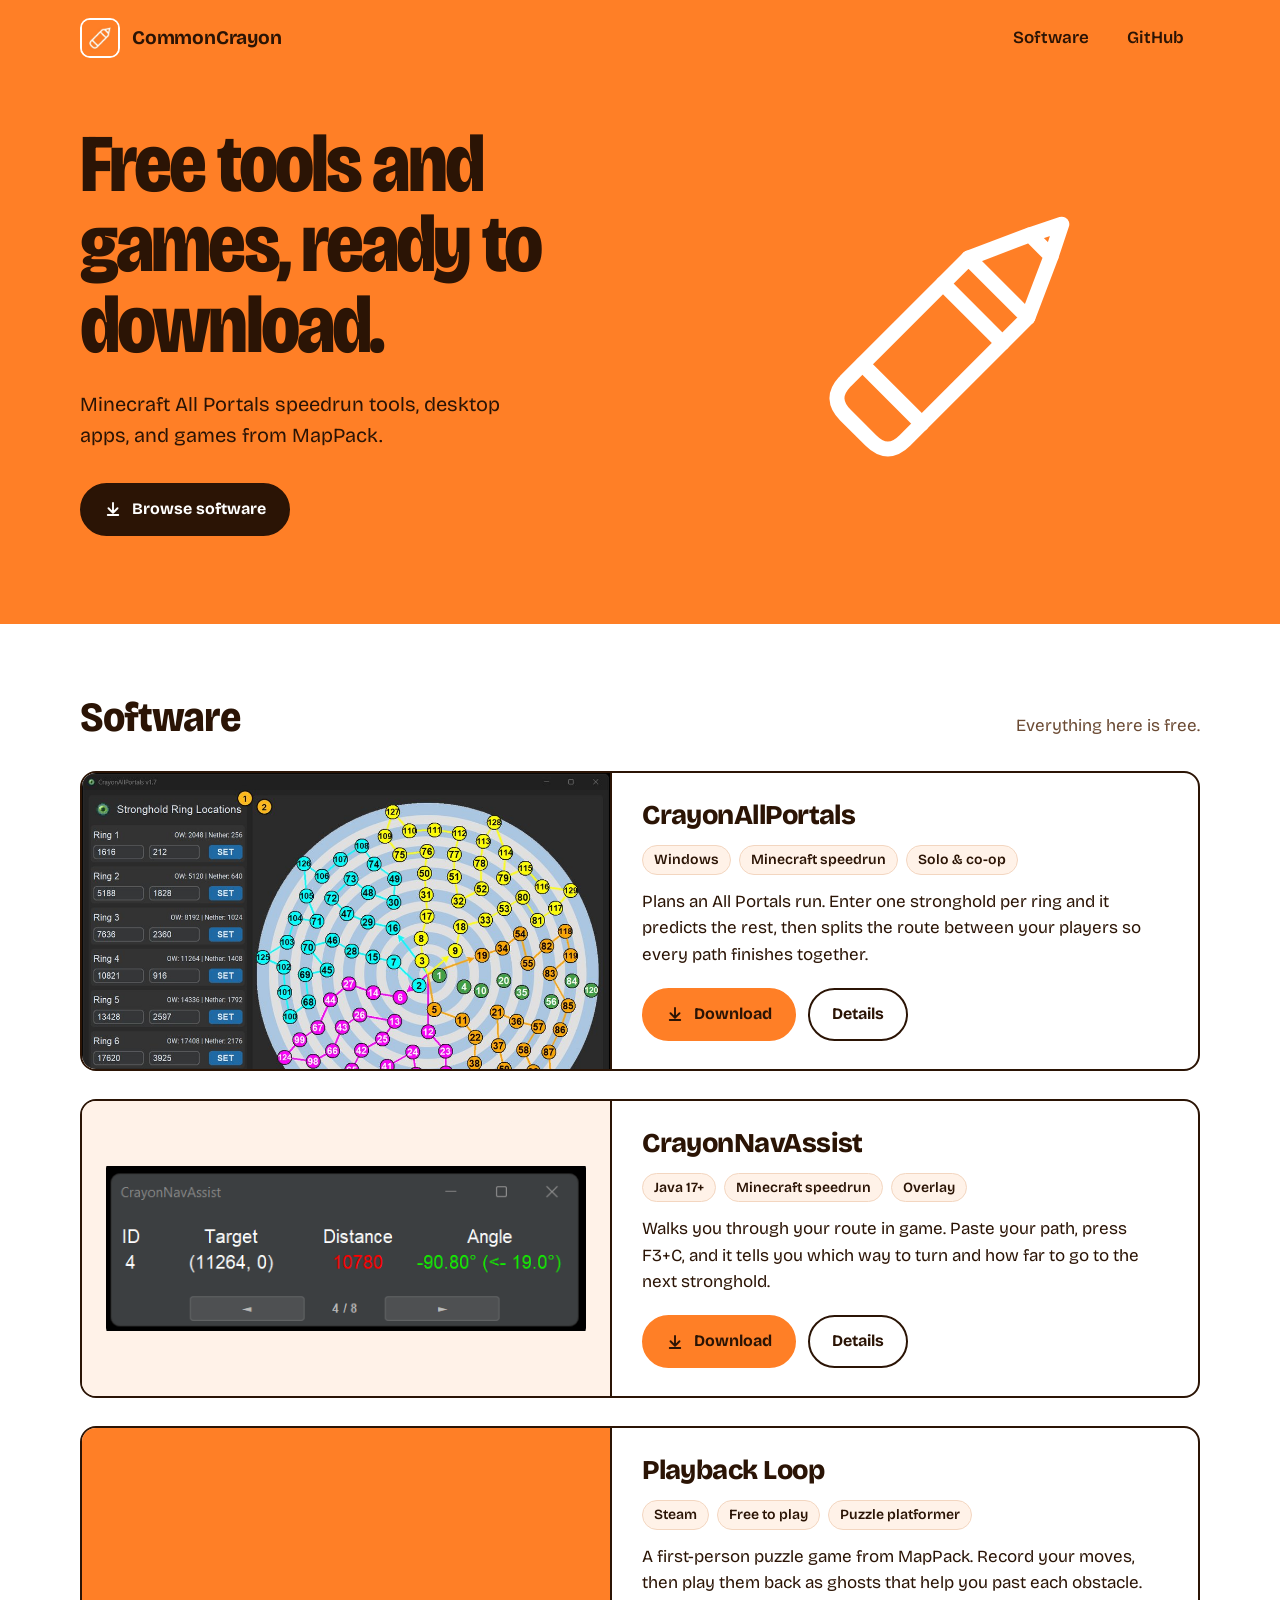
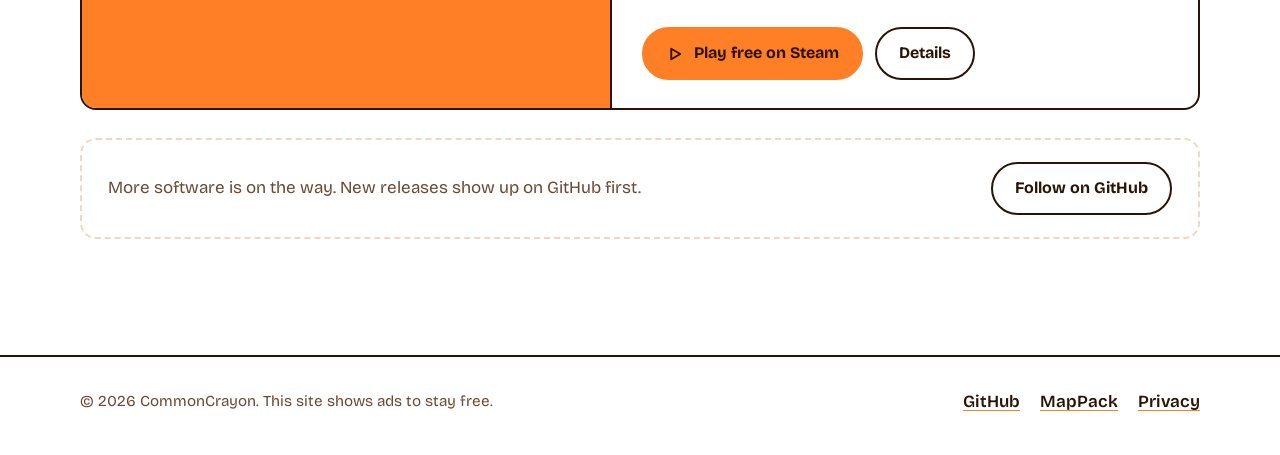
==== index.html @ 95fbb5e2 "Initial commit" ====
<!doctype html>
<html lang="en">
<head>
  <meta charset="utf-8">
  <meta name="viewport" content="width=device-width, initial-scale=1">
  <title>CommonCrayon</title>
  <meta name="description" content="Free software by CommonCrayon: Minecraft All Portals speedrun tools and games from MapPack.">
  <meta name="theme-color" content="#ff7f26">
  <meta property="og:title" content="CommonCrayon">
  <meta property="og:description" content="Free tools and games, ready to download.">
  <meta property="og:image" content="https://commoncrayon.github.io/assets/img/apple-touch-icon.png">
  <link rel="icon" type="image/png" href="assets/img/favicon.png">
  <link rel="apple-touch-icon" href="assets/img/apple-touch-icon.png">
  <link rel="preconnect" href="https://fonts.googleapis.com">
  <link rel="preconnect" href="https://fonts.gstatic.com" crossorigin>
  <link href="https://fonts.googleapis.com/css2?family=Bricolage+Grotesque:opsz,wdth,wght@12..96,75..100,400..800&display=swap" rel="stylesheet">
  <link rel="stylesheet" href="assets/css/site.css">
</head>
<body>
  <a class="skip" href="#software">Skip to software</a>

  <header class="on-orange">
    <div class="wrap">
      <nav class="nav" aria-label="Main">
        <a class="brand" href="./"><img src="assets/img/logo.jpg" alt="" width="40" height="40"><span>CommonCrayon</span></a>
        <ul class="nav-links">
          <li><a href="#software">Software</a></li>
          <li><a href="https://github.com/CommonCrayon">GitHub</a></li>
        </ul>
      </nav>

      <div class="hero">
        <div>
          <h1>Free tools and games, ready to download.</h1>
          <p>Minecraft All Portals speedrun tools, desktop apps, and games from MapPack.</p>
          <a class="btn" href="#software">
            <svg viewBox="0 0 24 24" aria-hidden="true"><path d="M12 4v12M6 11l6 6 6-6M5 20h14"/></svg>
            Browse software
          </a>
        </div>
        <div class="hero-art" aria-hidden="true">
          <svg class="draw" viewBox="0 0 120 120">
            <g transform="rotate(-45 60 60)">
              <path pathLength="1" style="--len:1" d="M20 46 H78 V74 H20 Q12 74 12 66 V54 Q12 46 20 46 Z"/>
              <line pathLength="1" style="--len:1;--d:.35s" x1="28" y1="46" x2="28" y2="74"/>
              <line pathLength="1" style="--len:1;--d:.45s" x1="66" y1="46" x2="66" y2="74"/>
              <path pathLength="1" style="--len:1;--d:.55s" d="M78 46 L98 55 V65 L78 74"/>
              <path pathLength="1" style="--len:1;--d:.75s" d="M98 55 L108 60 L98 65"/>
            </g>
          </svg>
        </div>
      </div>
    </div>
  </header>

  <main id="software" class="section">
    <div class="wrap">
      <div class="section-head">
        <h2>Software</h2>
        <p>Everything here is free.</p>
      </div>

      <ul class="shelf">
        <li class="item" data-repo="CommonCrayon/CrayonAllPortals" data-asset=".exe">
          <div class="item-shot is-cover">
            <img src="assets/img/allportals-app.jpg" alt="CrayonAllPortals showing eight stronghold rings and four colour-coded player paths" loading="lazy" width="1000" height="1010">
          </div>
          <div class="item-body">
            <h3><a href="projects/crayon-all-portals/">CrayonAllPortals</a></h3>
            <ul class="tags"><li class="tag">Windows</li><li class="tag">Minecraft speedrun</li><li class="tag">Solo &amp; co-op</li></ul>
            <p>Plans an All Portals run. Enter one stronghold per ring and it predicts the rest, then splits the route between your players so every path finishes together.</p>
            <div class="item-actions">
              <a class="btn btn-orange" data-download href="https://github.com/CommonCrayon/CrayonAllPortals/releases/latest">
                <svg viewBox="0 0 24 24" aria-hidden="true"><path d="M12 4v12M6 11l6 6 6-6M5 20h14"/></svg>
                <span data-label>Download</span>
              </a>
              <a class="btn btn-line" href="projects/crayon-all-portals/">Details</a>
              <span class="release-note" data-hide-empty hidden><span data-field="size"></span> .exe</span>
            </div>
          </div>
        </li>

        <li class="item" data-repo="CommonCrayon/CrayonAllPortalsJava" data-asset=".jar">
          <div class="item-shot">
            <img src="assets/img/nav-assist.png" alt="CrayonNavAssist window showing stronghold 4 of 8, its target, distance and angle" loading="lazy" width="522" height="180">
          </div>
          <div class="item-body">
            <h3><a href="projects/crayon-nav-assist/">CrayonNavAssist</a></h3>
            <ul class="tags"><li class="tag">Java 17+</li><li class="tag">Minecraft speedrun</li><li class="tag">Overlay</li></ul>
            <p>Walks you through your route in game. Paste your path, press F3+C, and it tells you which way to turn and how far to go to the next stronghold.</p>
            <div class="item-actions">
              <a class="btn btn-orange" data-download href="https://github.com/CommonCrayon/CrayonAllPortalsJava/releases/latest">
                <svg viewBox="0 0 24 24" aria-hidden="true"><path d="M12 4v12M6 11l6 6 6-6M5 20h14"/></svg>
                <span data-label>Download</span>
              </a>
              <a class="btn btn-line" href="projects/crayon-nav-assist/">Details</a>
              <span class="release-note" data-hide-empty hidden><span data-field="size"></span> .jar</span>
            </div>
          </div>
        </li>

        <li class="item">
          <div class="item-shot is-cover">
            <img src="https://shared.cloudflare.steamstatic.com/store_item_assets/steam/apps/2862670/header.jpg" alt="Playback Loop key art" style="object-position:center" onerror="this.parentElement.classList.add('is-fallback');this.remove()" loading="lazy" width="460" height="215">
          </div>
          <div class="item-body">
            <h3><a href="projects/playback-loop/">Playback Loop</a></h3>
            <ul class="tags"><li class="tag">Steam</li><li class="tag">Free to play</li><li class="tag">Puzzle platformer</li></ul>
            <p>A first-person puzzle game from MapPack. Record your moves, then play them back as ghosts that help you past each obstacle.</p>
            <div class="item-actions">
              <a class="btn btn-orange" href="https://store.steampowered.com/app/2862670/Playback_Loop/">
                <svg viewBox="0 0 24 24" aria-hidden="true"><path d="M7 5l12 7-12 7z"/></svg>
                Play free on Steam
              </a>
              <a class="btn btn-line" href="projects/playback-loop/">Details</a>
            </div>
          </div>
        </li>
      </ul>

      <div class="later">
        <p>More software is on the way. New releases show up on GitHub first.</p>
        <a class="btn btn-line" href="https://github.com/CommonCrayon">Follow on GitHub</a>
      </div>

      <div class="ad-row"><div class="ad-slot"></div></div>
    </div>
  </main>

  <footer class="footer">
    <div class="wrap">
      <p>© 2026 CommonCrayon. This site shows ads to stay free.</p>
      <ul>
        <li><a href="https://github.com/CommonCrayon">GitHub</a></li>
        <li><a href="https://www.mappack.net/">MapPack</a></li>
        <li><a href="privacy/">Privacy</a></li>
      </ul>
    </div>
  </footer>

  <script src="assets/js/releases.js" defer></script>
  <script src="assets/js/ads.js" defer></script>
</body>
</html>
---- assets/css/site.css ----
/* CommonCrayon — built around the logo: crayon orange, white line-work, thick rounded strokes. */

:root {
  --orange: #ff7f26;        /* exact logo orange */
  --orange-press: #f06a0c;
  --ink: #2b1405;           /* warm brown-black drawn from the orange */
  --ink-soft: #6b4a33;
  --paper: #ffffff;
  --wash: #fff2e8;          /* peach tint for quiet panels */
  --rule: #f3d6c0;
  --stroke: 2.5px;          /* matches the logo's line weight */
  --radius: 16px;
  --radius-sm: 10px;
  --wrap: 1120px;
  --font: "Bricolage Grotesque", system-ui, sans-serif;
  color-scheme: light;
}

@media (prefers-color-scheme: dark) {
  :root:not([data-theme="light"]) {
    --ink: #ffeadb;
    --ink-soft: #d2b19a;
    --paper: #1f1108;
    --wash: #2b190c;
    --rule: #4a2d18;
    color-scheme: dark;
  }
}
:root[data-theme="dark"] {
  --ink: #ffeadb;
  --ink-soft: #d2b19a;
  --paper: #1f1108;
  --wash: #2b190c;
  --rule: #4a2d18;
  color-scheme: dark;
}

*, *::before, *::after { box-sizing: border-box; }
html { -webkit-text-size-adjust: 100%; scroll-behavior: smooth; }
body {
  margin: 0;
  font-family: var(--font);
  font-size: 1.0625rem;
  line-height: 1.55;
  color: var(--ink);
  background: var(--paper);
  font-optical-sizing: auto;
}
img { max-width: 100%; display: block; }
a { color: inherit; }
:focus-visible { outline: 3px solid var(--orange); outline-offset: 3px; border-radius: 6px; }
.on-orange :focus-visible { outline-color: #2b1405; }

.wrap { width: min(var(--wrap), 100% - 32px); margin-inline: auto; }
.skip { position: absolute; left: -999px; top: 8px; background: #2b1405; color: #fff; padding: 8px 14px; border-radius: 8px; z-index: 10; }
.skip:focus { left: 16px; }

/* ---------- Orange band (nav + hero / page header) ---------- */
.on-orange { background: var(--orange); color: #2b1405; }

.nav { display: flex; align-items: center; justify-content: space-between; gap: 16px; padding-block: 18px; }
.brand { display: inline-flex; align-items: center; gap: 12px; text-decoration: none; font-weight: 700; font-size: 1.2rem; letter-spacing: -0.01em; }
.brand img { width: 40px; height: 40px; border-radius: 10px; border: 2.5px solid #fff; }
.nav-links { display: flex; gap: 6px; list-style: none; margin: 0; padding: 0; }
.nav-links a { text-decoration: none; font-weight: 600; padding: 8px 14px; border-radius: 999px; border: var(--stroke) solid transparent; }
.nav-links a:hover { border-color: #fff; }
.nav-links a[aria-current="page"] { border-color: #2b1405; }

.hero { display: grid; grid-template-columns: 1.25fr 1fr; align-items: center; gap: 40px; padding-block: 48px 88px; }
.hero h1 {
  font-size: clamp(2.6rem, 6.4vw, 5.2rem);
  line-height: 0.98;
  letter-spacing: -0.035em;
  font-weight: 800;
  font-stretch: 85%;
  margin: 0 0 24px;
  max-width: 13ch;
}
.hero p { font-size: 1.25rem; max-width: 34ch; margin: 0 0 32px; }
.hero-art { justify-self: center; width: min(360px, 100%); }
.hero-art svg { width: 100%; height: auto; overflow: visible; }
.hero-art path, .hero-art line { fill: none; stroke: #fff; stroke-width: 5; stroke-linecap: round; stroke-linejoin: round; }

@media (prefers-reduced-motion: no-preference) {
  .draw path, .draw line { stroke-dasharray: var(--len); stroke-dashoffset: var(--len); animation: draw 0.9s cubic-bezier(.6,.1,.3,1) forwards; animation-delay: var(--d, 0s); }
  @keyframes draw { to { stroke-dashoffset: 0; } }
}

/* ---------- Buttons ---------- */
.btn {
  display: inline-flex; align-items: center; gap: 10px;
  font: inherit; font-weight: 700; font-size: 1rem;
  padding: 12px 22px; border-radius: 999px;
  text-decoration: none; cursor: pointer;
  border: var(--stroke) solid #2b1405;
  background: #2b1405; color: #fff;
  transition: transform .12s ease, background-color .12s ease;
}
.btn:active { transform: translateY(1px); }
.btn svg { width: 18px; height: 18px; flex: none; stroke: currentColor; fill: none; stroke-width: 2.5; stroke-linecap: round; stroke-linejoin: round; }
.btn-orange { background: var(--orange); border-color: var(--orange); color: #2b1405; }
.btn-orange:hover { background: var(--orange-press); border-color: var(--orange-press); }
.btn-line { background: transparent; color: var(--ink); border-color: var(--ink); }
.btn-line:hover { background: var(--wash); }
.on-orange .btn-line { color: #2b1405; border-color: #2b1405; }
.on-orange .btn-line:hover { background: #fff; }
.btn.is-wide { width: 100%; justify-content: center; }

/* ---------- Software shelf ---------- */
.section { padding-block: 72px; }
.section-head { display: flex; align-items: baseline; justify-content: space-between; gap: 16px; flex-wrap: wrap; margin-bottom: 32px; }
.section h2 { font-size: clamp(1.9rem, 3.4vw, 2.6rem); letter-spacing: -0.025em; line-height: 1.05; margin: 0; font-weight: 800; font-stretch: 90%; }
.section-head p { margin: 0; color: var(--ink-soft); }

.shelf { list-style: none; margin: 0; padding: 0; display: grid; gap: 28px; }
.item {
  display: grid; grid-template-columns: minmax(0, 0.95fr) minmax(0, 1.05fr);
  border: var(--stroke) solid var(--ink); border-radius: var(--radius);
  overflow: hidden; background: var(--paper);
}
.item-shot { background: var(--wash); border-right: var(--stroke) solid var(--ink); display: grid; place-items: center; padding: 24px; min-height: 260px; }
.item-shot img { border-radius: var(--radius-sm); max-height: 300px; width: auto; object-fit: contain; }
.item-shot.is-cover { padding: 0; }
.item-shot.is-cover img { width: 100%; height: 100%; max-height: none; object-fit: cover; object-position: top; border-radius: 0; }
.item-body { padding: 28px 30px; display: flex; flex-direction: column; gap: 14px; }
.item h3 { font-size: 1.7rem; letter-spacing: -0.02em; line-height: 1.1; margin: 0; font-weight: 800; }
.item h3 a { text-decoration: none; }
.item h3 a:hover { text-decoration: underline; text-decoration-thickness: 2.5px; text-underline-offset: 4px; text-decoration-color: var(--orange); }
.item p { margin: 0; max-width: 52ch; }
.tags { display: flex; flex-wrap: wrap; gap: 8px; list-style: none; margin: 0; padding: 0; }
.tag { font-size: .875rem; font-weight: 600; padding: 3px 11px; border-radius: 999px; background: var(--wash); border: 1.5px solid var(--rule); }
.item-actions { margin-top: auto; padding-top: 6px; display: flex; flex-wrap: wrap; gap: 12px; align-items: center; }
.release-note { font-size: .9rem; color: var(--ink-soft); }

.later { margin-top: 28px; border: var(--stroke) dashed var(--rule); border-radius: var(--radius); padding: 22px 26px; display: flex; gap: 16px; align-items: center; justify-content: space-between; flex-wrap: wrap; }
.later p { margin: 0; color: var(--ink-soft); }

/* ---------- Ads ---------- */
.ad-row { display: flex; justify-content: center; margin-top: 44px; }
.ad-slot { min-height: 0; }
.ad-slot.is-preview {
  width: 100%; max-width: 330px; min-height: 250px;
  display: grid; place-items: center; text-align: center;
  border: 2px dashed var(--rule); border-radius: var(--radius-sm);
  color: var(--ink-soft); font-size: .9rem; padding: 16px;
}
.ad-row .ad-slot { width: 100%; max-width: 728px; }
.aside .ad-slot { width: 100%; }
.ad-slot .adsbygoogle { min-height: 90px; }

/* ---------- Project page ---------- */
.page-head { padding-block: 24px 56px; }
.back { display: inline-flex; gap: 6px; align-items: center; font-weight: 600; text-decoration: none; margin-bottom: 20px; }
.back:hover { text-decoration: underline; }
.page-head h1 { font-size: clamp(2.4rem, 5.6vw, 4.2rem); line-height: 1; letter-spacing: -0.035em; font-weight: 800; font-stretch: 85%; margin: 0 0 16px; }
.page-head p { font-size: 1.2rem; max-width: 46ch; margin: 0 0 20px; }
.page-head .tag { background: #fff; border-color: #fff; color: #2b1405; }

.layout { display: grid; grid-template-columns: minmax(0, 1fr) 320px; gap: 48px; padding-block: 56px 80px; align-items: start; }
.prose h2 { font-size: 1.75rem; letter-spacing: -0.02em; margin: 48px 0 14px; font-weight: 800; line-height: 1.15; }
.prose h2:first-child { margin-top: 0; }
.prose p, .prose li { max-width: 66ch; }
.prose code { font-size: .92em; background: var(--wash); padding: 1px 6px; border-radius: 6px; }
.prose pre { background: var(--wash); border: 1.5px solid var(--rule); border-radius: var(--radius-sm); padding: 16px 18px; overflow-x: auto; font-size: .9rem; line-height: 1.5; }
.prose a { text-decoration-color: var(--orange); text-decoration-thickness: 2px; text-underline-offset: 3px; }

.steps { list-style: none; counter-reset: s; padding: 0; margin: 0; display: grid; gap: 14px; }
.steps li { counter-increment: s; display: grid; grid-template-columns: 36px 1fr; gap: 14px; align-items: start; }
.steps li::before {
  content: counter(s); width: 36px; height: 36px; border-radius: 50%;
  border: var(--stroke) solid var(--ink); display: grid; place-items: center;
  font-weight: 800; font-size: .95rem;
}
.steps li > span { padding-top: 5px; }

.figure { margin: 0 0 8px; border: var(--stroke) solid var(--ink); border-radius: var(--radius); overflow: hidden; background: var(--wash); }
.figure img { width: 100%; }
.figure figcaption { padding: 12px 18px; font-size: .92rem; color: var(--ink-soft); border-top: 1.5px solid var(--rule); background: var(--paper); }
.figure-pair { display: grid; grid-template-columns: 1fr 1.3fr; gap: 20px; align-items: start; }
.figure-pair .figure { padding: 18px; }
.figure-pair .figure img { border-radius: 8px; }
.figure-pair .figure figcaption { margin: 14px -18px -18px; }

.aside { position: sticky; top: 24px; display: grid; gap: 24px; }
.panel { border: var(--stroke) solid var(--ink); border-radius: var(--radius); padding: 22px; display: grid; gap: 16px; }
.panel h2 { margin: 0; font-size: 1.15rem; font-weight: 800; }
.facts { margin: 0; display: grid; grid-template-columns: auto 1fr; gap: 8px 16px; font-size: .95rem; }
.facts dt { color: var(--ink-soft); }
.facts dd { margin: 0; font-weight: 600; text-align: right; }
.panel .small { font-size: .9rem; color: var(--ink-soft); margin: 0; }
.panel .small a { color: var(--ink); }

.steam-embed { width: 100%; max-width: 646px; height: 190px; border: 0; border-radius: var(--radius-sm); display: block; }

/* ---------- Footer ---------- */
.footer { border-top: var(--stroke) solid var(--ink); padding-block: 32px 40px; }
.footer .wrap { display: flex; flex-wrap: wrap; gap: 16px 32px; justify-content: space-between; align-items: center; }
.footer p { margin: 0; color: var(--ink-soft); font-size: .95rem; }
.footer ul { list-style: none; display: flex; gap: 20px; margin: 0; padding: 0; }
.footer a { font-weight: 600; text-decoration-color: var(--orange); text-underline-offset: 3px; }

/* ---------- Responsive ---------- */
@media (max-width: 860px) {
  .hero { grid-template-columns: 1fr; padding-block: 24px 56px; gap: 8px; }
  .hero-art { order: -1; width: 160px; justify-self: start; }
  .item { grid-template-columns: 1fr; }
  .item-shot { border-right: 0; border-bottom: var(--stroke) solid var(--ink); min-height: 200px; }
  .item-shot.is-cover { height: 220px; }
  .layout { grid-template-columns: 1fr; gap: 32px; padding-block: 32px 56px; }
  .aside { position: static; order: -1; }
  .figure-pair { grid-template-columns: 1fr; }
}
@media (max-width: 520px) {
  .nav-links a { padding: 8px 10px; }
  .brand span { display: none; }
  .item-body { padding: 22px 20px; }
  .section { padding-block: 52px; }
}
.facts > div { display: contents; }
.facts > div[hidden] { display: none; }

/* Cover screenshots fill the card without setting its height */
.item-shot { overflow: hidden; }
.item-shot.is-cover { position: relative; min-height: 280px; }
.item-shot.is-cover img { position: absolute; inset: 0; }
.item-shot.is-fallback { background: var(--orange); }
@media (max-width: 860px) {
  .shelf .item { grid-template-columns: minmax(0, 1fr); }
  .item-shot.is-cover { height: 220px; min-height: 0; }
}
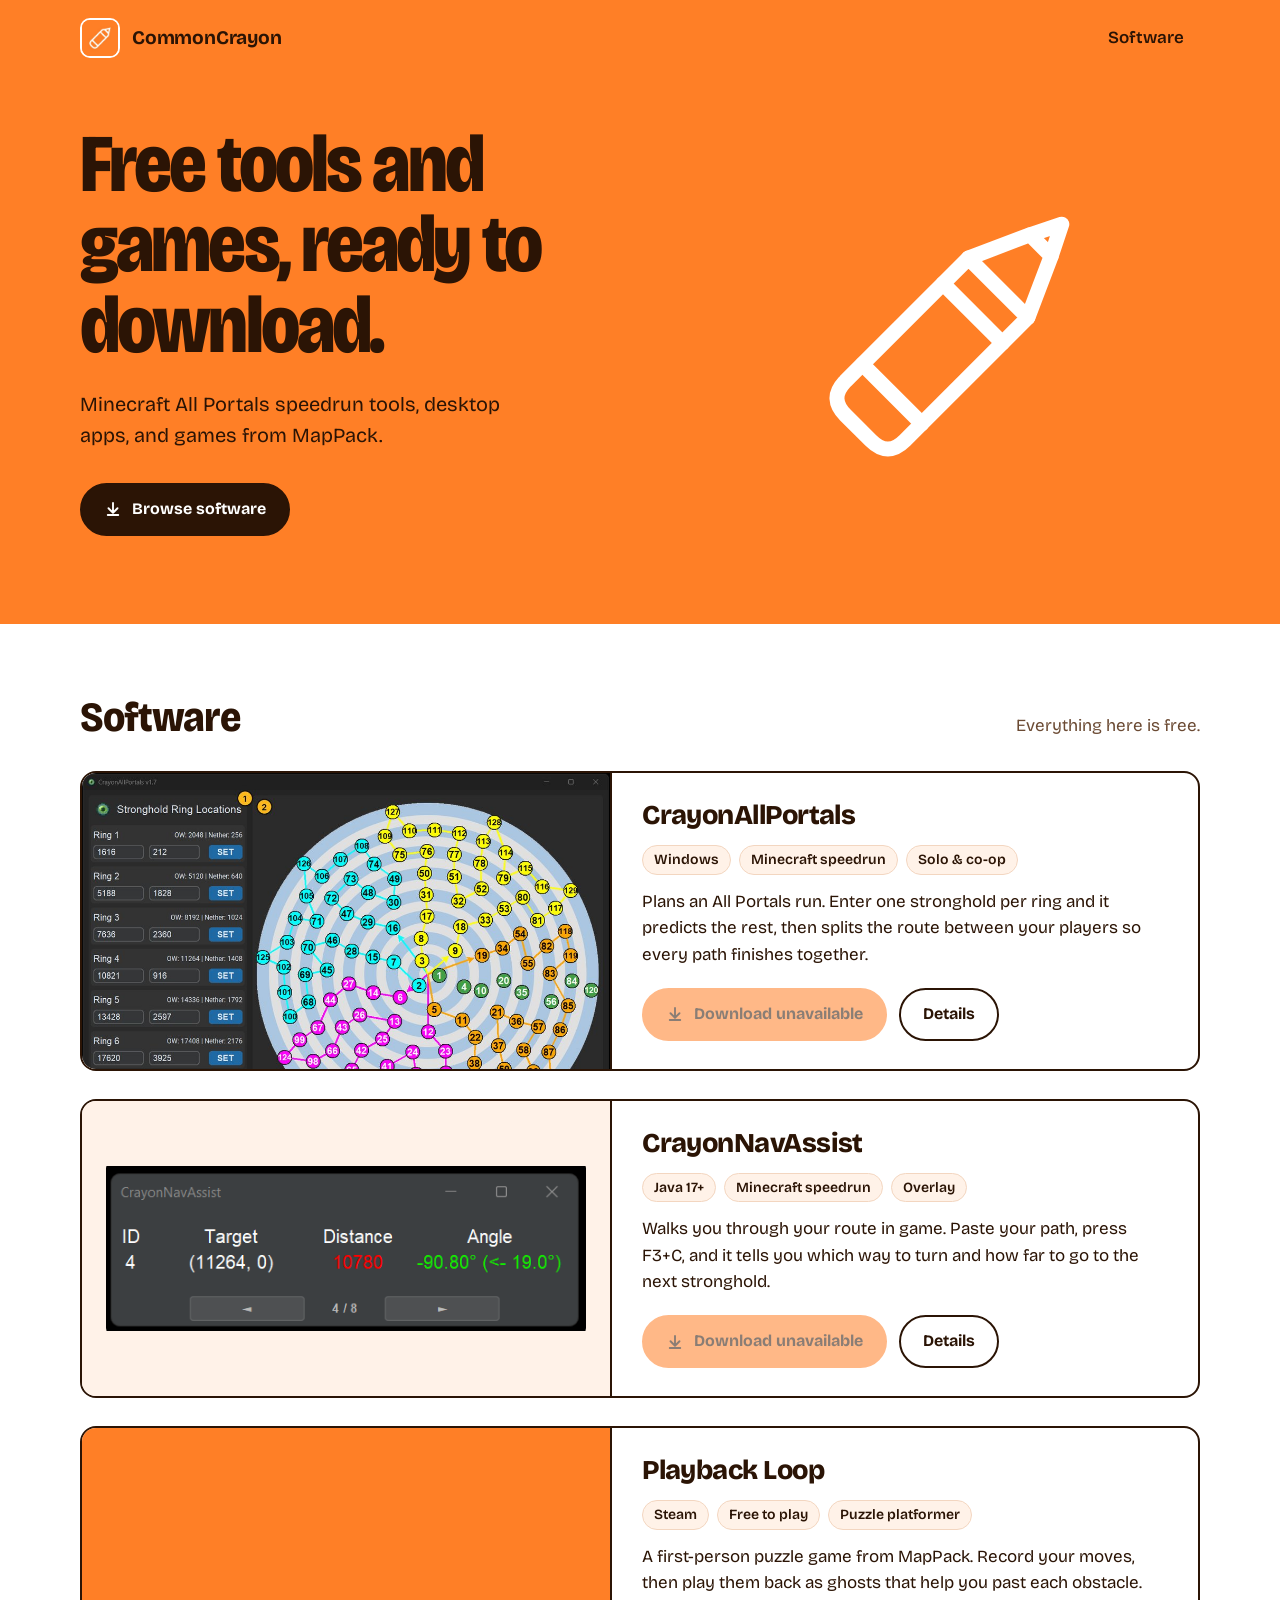
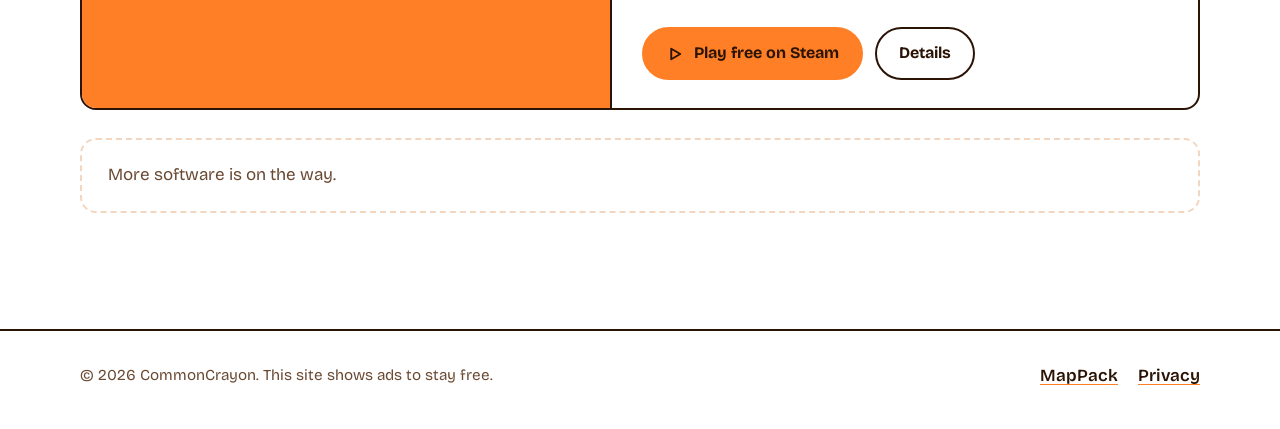
==== commit 3900dab6: "Removed github references" ====
--- a/index.html
+++ b/index.html
@@ -25,7 +25,6 @@
         <a class="brand" href="./"><img src="assets/img/logo.jpg" alt="" width="40" height="40"><span>CommonCrayon</span></a>
         <ul class="nav-links">
           <li><a href="#software">Software</a></li>
-          <li><a href="https://github.com/CommonCrayon">GitHub</a></li>
         </ul>
       </nav>
 
@@ -70,7 +69,7 @@
             <ul class="tags"><li class="tag">Windows</li><li class="tag">Minecraft speedrun</li><li class="tag">Solo &amp; co-op</li></ul>
             <p>Plans an All Portals run. Enter one stronghold per ring and it predicts the rest, then splits the route between your players so every path finishes together.</p>
             <div class="item-actions">
-              <a class="btn btn-orange" data-download href="https://github.com/CommonCrayon/CrayonAllPortals/releases/latest">
+              <a class="btn btn-orange" data-download aria-disabled="true">
                 <svg viewBox="0 0 24 24" aria-hidden="true"><path d="M12 4v12M6 11l6 6 6-6M5 20h14"/></svg>
                 <span data-label>Download</span>
               </a>
@@ -89,7 +88,7 @@
             <ul class="tags"><li class="tag">Java 17+</li><li class="tag">Minecraft speedrun</li><li class="tag">Overlay</li></ul>
             <p>Walks you through your route in game. Paste your path, press F3+C, and it tells you which way to turn and how far to go to the next stronghold.</p>
             <div class="item-actions">
-              <a class="btn btn-orange" data-download href="https://github.com/CommonCrayon/CrayonAllPortalsJava/releases/latest">
+              <a class="btn btn-orange" data-download aria-disabled="true">
                 <svg viewBox="0 0 24 24" aria-hidden="true"><path d="M12 4v12M6 11l6 6 6-6M5 20h14"/></svg>
                 <span data-label>Download</span>
               </a>
@@ -119,8 +118,7 @@
       </ul>
 
       <div class="later">
-        <p>More software is on the way. New releases show up on GitHub first.</p>
-        <a class="btn btn-line" href="https://github.com/CommonCrayon">Follow on GitHub</a>
+        <p>More software is on the way.</p>
       </div>
 
       <div class="ad-row"><div class="ad-slot"></div></div>
@@ -131,7 +129,6 @@
     <div class="wrap">
       <p>© 2026 CommonCrayon. This site shows ads to stay free.</p>
       <ul>
-        <li><a href="https://github.com/CommonCrayon">GitHub</a></li>
         <li><a href="https://www.mappack.net/">MapPack</a></li>
         <li><a href="privacy/">Privacy</a></li>
       </ul>
--- a/assets/css/site.css
+++ b/assets/css/site.css
@@ -228,3 +228,5 @@
   .shelf .item { grid-template-columns: minmax(0, 1fr); }
   .item-shot.is-cover { height: 220px; min-height: 0; }
 }
+
+.btn[aria-disabled="true"] { opacity: .55; cursor: default; pointer-events: none; }
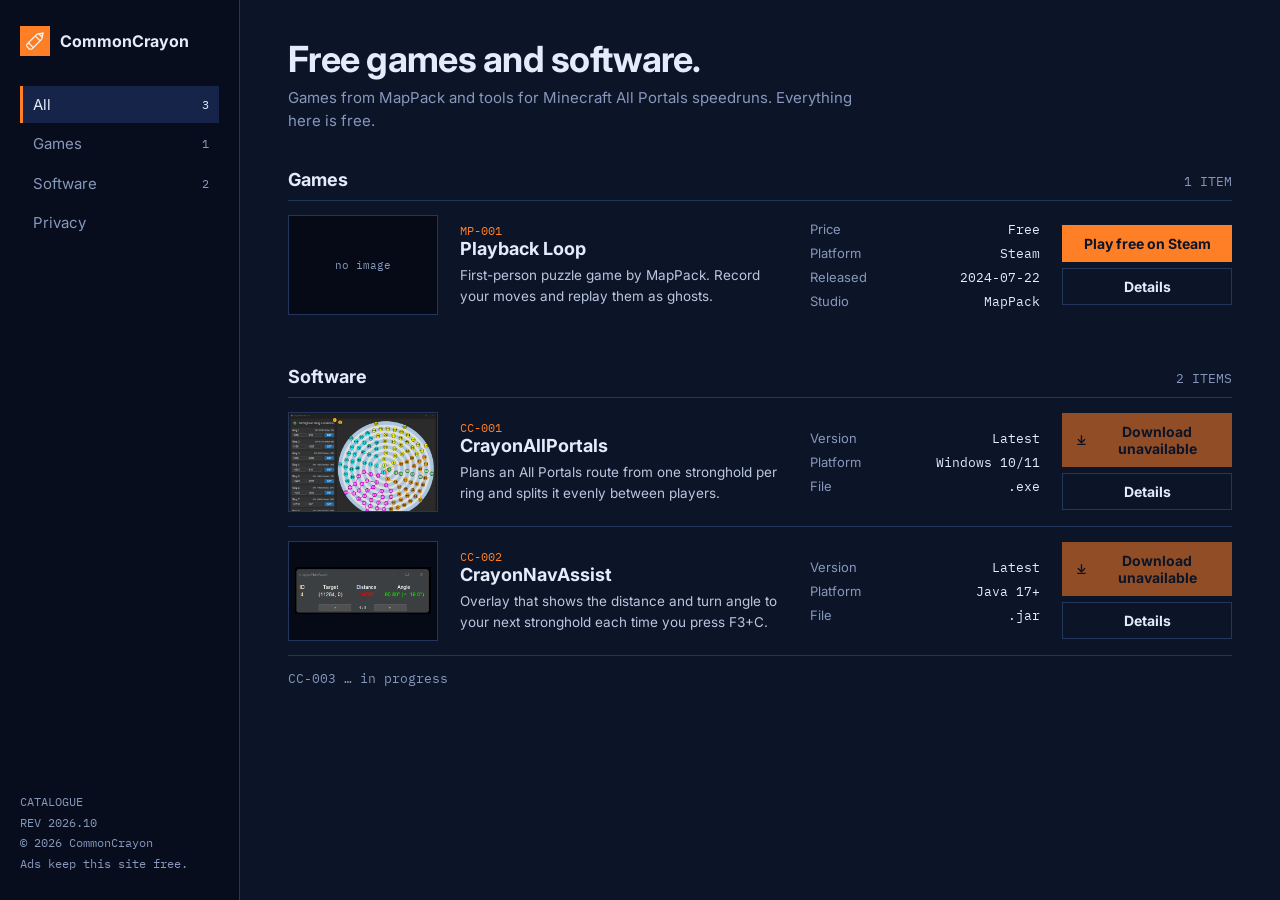
==== commit 9c4d455b: "Made UI Changes" ====
--- a/index.html
+++ b/index.html
@@ -4,137 +4,64 @@
   <meta charset="utf-8">
   <meta name="viewport" content="width=device-width, initial-scale=1">
   <title>CommonCrayon</title>
-  <meta name="description" content="Free software by CommonCrayon: Minecraft All Portals speedrun tools and games from MapPack.">
-  <meta name="theme-color" content="#ff7f26">
+  <meta name="description" content="Free games and software by CommonCrayon: games from MapPack and tools for Minecraft All Portals speedruns.">
+  <meta name="theme-color" content="#0c1428">
   <meta property="og:title" content="CommonCrayon">
-  <meta property="og:description" content="Free tools and games, ready to download.">
-  <meta property="og:image" content="https://commoncrayon.github.io/assets/img/apple-touch-icon.png">
+  <meta property="og:description" content="Free games and software by CommonCrayon: games from MapPack and tools for Minecraft All Portals speedruns.">
   <link rel="icon" type="image/png" href="assets/img/favicon.png">
   <link rel="apple-touch-icon" href="assets/img/apple-touch-icon.png">
   <link rel="preconnect" href="https://fonts.googleapis.com">
   <link rel="preconnect" href="https://fonts.gstatic.com" crossorigin>
-  <link href="https://fonts.googleapis.com/css2?family=Bricolage+Grotesque:opsz,wdth,wght@12..96,75..100,400..800&display=swap" rel="stylesheet">
+  <link href="https://fonts.googleapis.com/css2?family=IBM+Plex+Mono:wght@400;500&family=Inter:wght@400;500;700&display=swap" rel="stylesheet">
   <link rel="stylesheet" href="assets/css/site.css">
 </head>
 <body>
-  <a class="skip" href="#software">Skip to software</a>
+  <a class="skip" href="#content">Skip to content</a>
+  <div class="lay">
+    <aside class="side">
+      <a class="brand" href=""><img src="assets/img/logo.jpg" alt="" width="30" height="30">CommonCrayon</a>
+      <nav aria-label="Main">
+        <a href="./" aria-current="page">All<small>3</small></a>
+        <a href="#games">Games<small>1</small></a>
+        <a href="#software">Software<small>2</small></a>
+        <a href="privacy/">Privacy</a>
+      </nav>
+      <div class="meta">CATALOGUE<br>REV 2026.10<br>© 2026 CommonCrayon<br>Ads keep this site free.</div>
+    </aside>
+    <main id="content">
+      <h1>Free games and software.</h1>
+      <p class="sub">Games from MapPack and tools for Minecraft All Portals speedruns. Everything here is free.</p>
 
-  <header class="on-orange">
-    <div class="wrap">
-      <nav class="nav" aria-label="Main">
-        <a class="brand" href="./"><img src="assets/img/logo.jpg" alt="" width="40" height="40"><span>CommonCrayon</span></a>
-        <ul class="nav-links">
-          <li><a href="#software">Software</a></li>
-        </ul>
-      </nav>
-
-      <div class="hero">
-        <div>
-          <h1>Free tools and games, ready to download.</h1>
-          <p>Minecraft All Portals speedrun tools, desktop apps, and games from MapPack.</p>
-          <a class="btn" href="#software">
-            <svg viewBox="0 0 24 24" aria-hidden="true"><path d="M12 4v12M6 11l6 6 6-6M5 20h14"/></svg>
-            Browse software
-          </a>
-        </div>
-        <div class="hero-art" aria-hidden="true">
-          <svg class="draw" viewBox="0 0 120 120">
-            <g transform="rotate(-45 60 60)">
-              <path pathLength="1" style="--len:1" d="M20 46 H78 V74 H20 Q12 74 12 66 V54 Q12 46 20 46 Z"/>
-              <line pathLength="1" style="--len:1;--d:.35s" x1="28" y1="46" x2="28" y2="74"/>
-              <line pathLength="1" style="--len:1;--d:.45s" x1="66" y1="46" x2="66" y2="74"/>
-              <path pathLength="1" style="--len:1;--d:.55s" d="M78 46 L98 55 V65 L78 74"/>
-              <path pathLength="1" style="--len:1;--d:.75s" d="M98 55 L108 60 L98 65"/>
-            </g>
-          </svg>
-        </div>
-      </div>
-    </div>
-  </header>
-
-  <main id="software" class="section">
-    <div class="wrap">
-      <div class="section-head">
-        <h2>Software</h2>
-        <p>Everything here is free.</p>
-      </div>
-
-      <ul class="shelf">
-        <li class="item" data-repo="CommonCrayon/CrayonAllPortals" data-asset=".exe">
-          <div class="item-shot is-cover">
-            <img src="assets/img/allportals-app.jpg" alt="CrayonAllPortals showing eight stronghold rings and four colour-coded player paths" loading="lazy" width="1000" height="1010">
-          </div>
-          <div class="item-body">
-            <h3><a href="projects/crayon-all-portals/">CrayonAllPortals</a></h3>
-            <ul class="tags"><li class="tag">Windows</li><li class="tag">Minecraft speedrun</li><li class="tag">Solo &amp; co-op</li></ul>
-            <p>Plans an All Portals run. Enter one stronghold per ring and it predicts the rest, then splits the route between your players so every path finishes together.</p>
-            <div class="item-actions">
-              <a class="btn btn-orange" data-download aria-disabled="true">
-                <svg viewBox="0 0 24 24" aria-hidden="true"><path d="M12 4v12M6 11l6 6 6-6M5 20h14"/></svg>
-                <span data-label>Download</span>
-              </a>
-              <a class="btn btn-line" href="projects/crayon-all-portals/">Details</a>
-              <span class="release-note" data-hide-empty hidden><span data-field="size"></span> .exe</span>
-            </div>
-          </div>
-        </li>
-
-        <li class="item" data-repo="CommonCrayon/CrayonAllPortalsJava" data-asset=".jar">
-          <div class="item-shot">
-            <img src="assets/img/nav-assist.png" alt="CrayonNavAssist window showing stronghold 4 of 8, its target, distance and angle" loading="lazy" width="522" height="180">
-          </div>
-          <div class="item-body">
-            <h3><a href="projects/crayon-nav-assist/">CrayonNavAssist</a></h3>
-            <ul class="tags"><li class="tag">Java 17+</li><li class="tag">Minecraft speedrun</li><li class="tag">Overlay</li></ul>
-            <p>Walks you through your route in game. Paste your path, press F3+C, and it tells you which way to turn and how far to go to the next stronghold.</p>
-            <div class="item-actions">
-              <a class="btn btn-orange" data-download aria-disabled="true">
-                <svg viewBox="0 0 24 24" aria-hidden="true"><path d="M12 4v12M6 11l6 6 6-6M5 20h14"/></svg>
-                <span data-label>Download</span>
-              </a>
-              <a class="btn btn-line" href="projects/crayon-nav-assist/">Details</a>
-              <span class="release-note" data-hide-empty hidden><span data-field="size"></span> .jar</span>
-            </div>
-          </div>
-        </li>
-
-        <li class="item">
-          <div class="item-shot is-cover">
-            <img src="https://shared.cloudflare.steamstatic.com/store_item_assets/steam/apps/2862670/header.jpg" alt="Playback Loop key art" style="object-position:center" onerror="this.parentElement.classList.add('is-fallback');this.remove()" loading="lazy" width="460" height="215">
-          </div>
-          <div class="item-body">
-            <h3><a href="projects/playback-loop/">Playback Loop</a></h3>
-            <ul class="tags"><li class="tag">Steam</li><li class="tag">Free to play</li><li class="tag">Puzzle platformer</li></ul>
-            <p>A first-person puzzle game from MapPack. Record your moves, then play them back as ghosts that help you past each obstacle.</p>
-            <div class="item-actions">
-              <a class="btn btn-orange" href="https://store.steampowered.com/app/2862670/Playback_Loop/">
-                <svg viewBox="0 0 24 24" aria-hidden="true"><path d="M7 5l12 7-12 7z"/></svg>
-                Play free on Steam
-              </a>
-              <a class="btn btn-line" href="projects/playback-loop/">Details</a>
-            </div>
-          </div>
+      <div class="sec" id="games"><h2>Games</h2><span>1 ITEM</span></div>
+      <ul class="list">
+        <li class="row">
+          <div class="fig"><img class="cover" src="https://shared.cloudflare.steamstatic.com/store_item_assets/steam/apps/2862670/header.jpg" alt="Playback Loop key art" loading="lazy" style="object-position:center" onerror="this.parentElement.classList.add('is-fallback');this.remove()"></div>
+          <div><div class="pn">MP-001</div><h3><a href="projects/playback-loop/">Playback Loop</a></h3><p>First-person puzzle game by MapPack. Record your moves and replay them as ghosts.</p></div>
+          <table class="spec"><tr><td>Price</td><td>Free</td></tr><tr><td>Platform</td><td>Steam</td></tr><tr><td>Released</td><td>2024-07-22</td></tr><tr><td>Studio</td><td>MapPack</td></tr></table>
+          <div class="acts"><a class="btn" href="https://store.steampowered.com/app/2862670/Playback_Loop/">Play free on Steam</a><a class="btn line" href="projects/playback-loop/">Details</a></div>
         </li>
       </ul>
 
-      <div class="later">
-        <p>More software is on the way.</p>
-      </div>
+      <div class="sec" id="software"><h2>Software</h2><span>2 ITEMS</span></div>
+      <ul class="list">
+        <li class="row" data-repo="CommonCrayon/CrayonAllPortals" data-asset=".exe">
+          <div class="fig"><img class="cover" src="assets/img/allportals-app.jpg" alt="CrayonAllPortals with eight stronghold rings and four colour-coded player paths" loading="lazy"></div>
+          <div><div class="pn">CC-001</div><h3><a href="projects/crayon-all-portals/">CrayonAllPortals</a></h3><p>Plans an All Portals route from one stronghold per ring and splits it evenly between players.</p></div>
+          <table class="spec"><tr><td>Version</td><td data-field="version">Latest</td></tr><tr><td>Platform</td><td>Windows 10/11</td></tr><tr><td>File</td><td>.exe<span data-hide-empty hidden>, <span data-field="size"></span></span></td></tr></table>
+          <div class="acts"><a class="btn" data-download aria-disabled="true"><svg width="16" height="16" viewBox="0 0 24 24" fill="none" stroke="currentColor" stroke-width="2.5" stroke-linecap="round" stroke-linejoin="round" aria-hidden="true"><path d="M12 4v12M6 11l6 6 6-6M5 20h14"/></svg><span data-label>Download</span></a><a class="btn line" href="projects/crayon-all-portals/">Details</a></div>
+        </li>
+        <li class="row" data-repo="CommonCrayon/CrayonAllPortalsJava" data-asset=".jar">
+          <div class="fig"><img class="fit" src="assets/img/nav-assist.png" alt="CrayonNavAssist window showing stronghold 4 of 8 with distance and angle" loading="lazy"></div>
+          <div><div class="pn">CC-002</div><h3><a href="projects/crayon-nav-assist/">CrayonNavAssist</a></h3><p>Overlay that shows the distance and turn angle to your next stronghold each time you press F3+C.</p></div>
+          <table class="spec"><tr><td>Version</td><td data-field="version">Latest</td></tr><tr><td>Platform</td><td>Java 17+</td></tr><tr><td>File</td><td>.jar<span data-hide-empty hidden>, <span data-field="size"></span></span></td></tr></table>
+          <div class="acts"><a class="btn" data-download aria-disabled="true"><svg width="16" height="16" viewBox="0 0 24 24" fill="none" stroke="currentColor" stroke-width="2.5" stroke-linecap="round" stroke-linejoin="round" aria-hidden="true"><path d="M12 4v12M6 11l6 6 6-6M5 20h14"/></svg><span data-label>Download</span></a><a class="btn line" href="projects/crayon-nav-assist/">Details</a></div>
+        </li>
+      </ul>
+      <p class="later">CC-003 … in progress</p>
 
       <div class="ad-row"><div class="ad-slot"></div></div>
-    </div>
-  </main>
-
-  <footer class="footer">
-    <div class="wrap">
-      <p>© 2026 CommonCrayon. This site shows ads to stay free.</p>
-      <ul>
-        <li><a href="https://www.mappack.net/">MapPack</a></li>
-        <li><a href="privacy/">Privacy</a></li>
-      </ul>
-    </div>
-  </footer>
-
+    </main>
+  </div>
   <script src="assets/js/releases.js" defer></script>
   <script src="assets/js/ads.js" defer></script>
 </body>
--- a/assets/css/site.css
+++ b/assets/css/site.css
@@ -1,232 +1,175 @@
-/* CommonCrayon — built around the logo: crayon orange, white line-work, thick rounded strokes. */
+/* CommonCrayon: parts-catalogue layout, Midnight palette, logo orange as the only accent. */
 
 :root {
-  --orange: #ff7f26;        /* exact logo orange */
-  --orange-press: #f06a0c;
-  --ink: #2b1405;           /* warm brown-black drawn from the orange */
-  --ink-soft: #6b4a33;
-  --paper: #ffffff;
-  --wash: #fff2e8;          /* peach tint for quiet panels */
-  --rule: #f3d6c0;
-  --stroke: 2.5px;          /* matches the logo's line weight */
-  --radius: 16px;
-  --radius-sm: 10px;
-  --wrap: 1120px;
-  --font: "Bricolage Grotesque", system-ui, sans-serif;
-  color-scheme: light;
-}
-
-@media (prefers-color-scheme: dark) {
-  :root:not([data-theme="light"]) {
-    --ink: #ffeadb;
-    --ink-soft: #d2b19a;
-    --paper: #1f1108;
-    --wash: #2b190c;
-    --rule: #4a2d18;
-    color-scheme: dark;
-  }
-}
-:root[data-theme="dark"] {
-  --ink: #ffeadb;
-  --ink-soft: #d2b19a;
-  --paper: #1f1108;
-  --wash: #2b190c;
-  --rule: #4a2d18;
+  --o: #ff7f26;
+  --o-press: #ff9447;
+  --bg: #0c1428;
+  --side: #070d1c;
+  --ln: #25365c;
+  --hi: #e4ebfa;
+  --dim: #8798bb;
+  --fig: #050a16;
+  --act: #16244a;
+  --txt2: #b9c6e0;
+  --sans: "Inter", system-ui, sans-serif;
+  --mono: "IBM Plex Mono", "DejaVu Sans Mono", ui-monospace, monospace;
   color-scheme: dark;
 }
 
 *, *::before, *::after { box-sizing: border-box; }
 html { -webkit-text-size-adjust: 100%; scroll-behavior: smooth; }
-body {
-  margin: 0;
-  font-family: var(--font);
-  font-size: 1.0625rem;
-  line-height: 1.55;
-  color: var(--ink);
-  background: var(--paper);
-  font-optical-sizing: auto;
+body { margin: 0; background: var(--bg); color: var(--hi); font: 15px/1.55 var(--sans); }
+img { display: block; max-width: 100%; }
+a { color: inherit; }
+:focus-visible { outline: 2px solid var(--o); outline-offset: 2px; }
+.skip { position: absolute; left: -999px; top: 8px; background: var(--o); color: var(--bg); padding: 8px 14px; z-index: 10; font-weight: 700; }
+.skip:focus { left: 16px; }
+.mono { font-family: var(--mono); }
+
+/* ---------- Shell: sidebar + main ---------- */
+.lay { display: grid; grid-template-columns: 240px minmax(0, 1fr); min-height: 100vh;
+  background: linear-gradient(90deg, var(--side) 239px, var(--ln) 239px 240px, transparent 240px); }
+.side {
+  background: var(--side); border-right: 1px solid var(--ln);
+  padding: 26px 20px; display: flex; flex-direction: column; gap: 30px;
+  position: sticky; top: 0; height: 100vh;
 }
-img { max-width: 100%; display: block; }
-a { color: inherit; }
-:focus-visible { outline: 3px solid var(--orange); outline-offset: 3px; border-radius: 6px; }
-.on-orange :focus-visible { outline-color: #2b1405; }
+.brand { display: flex; gap: 10px; align-items: center; font-weight: 700; font-size: 16px; text-decoration: none; }
+.brand img { width: 30px; height: 30px; }
+.side nav { display: flex; flex-direction: column; gap: 2px; }
+.side nav a {
+  text-decoration: none; padding: 7px 10px; color: var(--dim);
+  display: flex; justify-content: space-between; align-items: center;
+  border-left: 3px solid transparent;
+}
+.side nav a:hover { color: var(--hi); }
+.side nav a[aria-current] { color: var(--hi); background: var(--act); border-left-color: var(--o); }
+.side nav small { font: 12px var(--mono); }
+.side .meta { margin-top: auto; font: 12px/1.7 var(--mono); color: var(--dim); }
 
-.wrap { width: min(var(--wrap), 100% - 32px); margin-inline: auto; }
-.skip { position: absolute; left: -999px; top: 8px; background: #2b1405; color: #fff; padding: 8px 14px; border-radius: 8px; z-index: 10; }
-.skip:focus { left: 16px; }
+main { padding: 40px 48px 56px; max-width: 1040px; width: 100%; }
 
-/* ---------- Orange band (nav + hero / page header) ---------- */
-.on-orange { background: var(--orange); color: #2b1405; }
+/* ---------- Home ---------- */
+h1 { font-size: 36px; line-height: 1.1; letter-spacing: -0.02em; margin: 0 0 6px; font-weight: 700; }
+.sub { color: var(--dim); margin: 0 0 32px; max-width: 64ch; }
 
-.nav { display: flex; align-items: center; justify-content: space-between; gap: 16px; padding-block: 18px; }
-.brand { display: inline-flex; align-items: center; gap: 12px; text-decoration: none; font-weight: 700; font-size: 1.2rem; letter-spacing: -0.01em; }
-.brand img { width: 40px; height: 40px; border-radius: 10px; border: 2.5px solid #fff; }
-.nav-links { display: flex; gap: 6px; list-style: none; margin: 0; padding: 0; }
-.nav-links a { text-decoration: none; font-weight: 600; padding: 8px 14px; border-radius: 999px; border: var(--stroke) solid transparent; }
-.nav-links a:hover { border-color: #fff; }
-.nav-links a[aria-current="page"] { border-color: #2b1405; }
+.sec { display: flex; justify-content: space-between; align-items: baseline; margin: 34px 0 6px; scroll-margin-top: 24px; }
+.sec h2 { font-size: 18px; margin: 0; }
+.sec span { font: 12.5px var(--mono); color: var(--dim); }
 
-.hero { display: grid; grid-template-columns: 1.25fr 1fr; align-items: center; gap: 40px; padding-block: 48px 88px; }
-.hero h1 {
-  font-size: clamp(2.6rem, 6.4vw, 5.2rem);
-  line-height: 0.98;
-  letter-spacing: -0.035em;
-  font-weight: 800;
-  font-stretch: 85%;
-  margin: 0 0 24px;
-  max-width: 13ch;
+.list { list-style: none; margin: 0; padding: 0; }
+.row {
+  display: grid; grid-template-columns: 150px minmax(0, 1fr) 230px 170px;
+  gap: 22px; align-items: center; padding: 14px 0; border-top: 1px solid var(--ln);
 }
-.hero p { font-size: 1.25rem; max-width: 34ch; margin: 0 0 32px; }
-.hero-art { justify-self: center; width: min(360px, 100%); }
-.hero-art svg { width: 100%; height: auto; overflow: visible; }
-.hero-art path, .hero-art line { fill: none; stroke: #fff; stroke-width: 5; stroke-linecap: round; stroke-linejoin: round; }
+.fig {
+  height: 100px; position: relative; overflow: hidden; background: var(--fig);
+  border: 1px solid var(--ln); display: grid; place-items: center;
+}
+.fig img.cover { position: absolute; inset: 0; width: 100%; height: 100%; object-fit: cover; object-position: top; }
+.fig img.fit { width: 92%; }
+.fig.is-fallback::after { content: "no image"; font: 11px var(--mono); color: var(--dim); }
+.pn { font: 12px var(--mono); color: var(--o); }
+.row h3 { margin: 0 0 4px; font-size: 18px; line-height: 1.25; }
+.row h3 a { text-decoration: none; }
+.row h3 a:hover { text-decoration: underline; text-decoration-color: var(--o); text-underline-offset: 3px; }
+.row p { margin: 0; color: var(--txt2); font-size: 13.5px; }
 
-@media (prefers-reduced-motion: no-preference) {
-  .draw path, .draw line { stroke-dasharray: var(--len); stroke-dashoffset: var(--len); animation: draw 0.9s cubic-bezier(.6,.1,.3,1) forwards; animation-delay: var(--d, 0s); }
-  @keyframes draw { to { stroke-dashoffset: 0; } }
+.spec { border-collapse: collapse; font-size: 13px; width: 100%; }
+.spec td { padding: 2px 0; }
+.spec td:first-child { color: var(--dim); }
+.spec td:last-child { font: 12.5px var(--mono); text-align: right; }
+
+.acts { display: flex; flex-direction: column; gap: 6px; }
+.btn {
+  display: flex; align-items: center; justify-content: center; gap: 8px;
+  padding: 9px 12px; font: 700 14px var(--sans); text-decoration: none; text-align: center;
+  background: var(--o); color: var(--bg); border: 1px solid var(--o); cursor: pointer;
 }
+.btn:hover { background: var(--o-press); border-color: var(--o-press); }
+.btn.line { background: none; color: var(--hi); border-color: var(--ln); }
+.btn.line:hover { border-color: var(--dim); }
+.btn[aria-disabled="true"] { opacity: .55; cursor: default; pointer-events: none; }
 
-/* ---------- Buttons ---------- */
-.btn {
-  display: inline-flex; align-items: center; gap: 10px;
-  font: inherit; font-weight: 700; font-size: 1rem;
-  padding: 12px 22px; border-radius: 999px;
-  text-decoration: none; cursor: pointer;
-  border: var(--stroke) solid #2b1405;
-  background: #2b1405; color: #fff;
-  transition: transform .12s ease, background-color .12s ease;
-}
-.btn:active { transform: translateY(1px); }
-.btn svg { width: 18px; height: 18px; flex: none; stroke: currentColor; fill: none; stroke-width: 2.5; stroke-linecap: round; stroke-linejoin: round; }
-.btn-orange { background: var(--orange); border-color: var(--orange); color: #2b1405; }
-.btn-orange:hover { background: var(--orange-press); border-color: var(--orange-press); }
-.btn-line { background: transparent; color: var(--ink); border-color: var(--ink); }
-.btn-line:hover { background: var(--wash); }
-.on-orange .btn-line { color: #2b1405; border-color: #2b1405; }
-.on-orange .btn-line:hover { background: #fff; }
-.btn.is-wide { width: 100%; justify-content: center; }
-
-/* ---------- Software shelf ---------- */
-.section { padding-block: 72px; }
-.section-head { display: flex; align-items: baseline; justify-content: space-between; gap: 16px; flex-wrap: wrap; margin-bottom: 32px; }
-.section h2 { font-size: clamp(1.9rem, 3.4vw, 2.6rem); letter-spacing: -0.025em; line-height: 1.05; margin: 0; font-weight: 800; font-stretch: 90%; }
-.section-head p { margin: 0; color: var(--ink-soft); }
-
-.shelf { list-style: none; margin: 0; padding: 0; display: grid; gap: 28px; }
-.item {
-  display: grid; grid-template-columns: minmax(0, 0.95fr) minmax(0, 1.05fr);
-  border: var(--stroke) solid var(--ink); border-radius: var(--radius);
-  overflow: hidden; background: var(--paper);
-}
-.item-shot { background: var(--wash); border-right: var(--stroke) solid var(--ink); display: grid; place-items: center; padding: 24px; min-height: 260px; }
-.item-shot img { border-radius: var(--radius-sm); max-height: 300px; width: auto; object-fit: contain; }
-.item-shot.is-cover { padding: 0; }
-.item-shot.is-cover img { width: 100%; height: 100%; max-height: none; object-fit: cover; object-position: top; border-radius: 0; }
-.item-body { padding: 28px 30px; display: flex; flex-direction: column; gap: 14px; }
-.item h3 { font-size: 1.7rem; letter-spacing: -0.02em; line-height: 1.1; margin: 0; font-weight: 800; }
-.item h3 a { text-decoration: none; }
-.item h3 a:hover { text-decoration: underline; text-decoration-thickness: 2.5px; text-underline-offset: 4px; text-decoration-color: var(--orange); }
-.item p { margin: 0; max-width: 52ch; }
-.tags { display: flex; flex-wrap: wrap; gap: 8px; list-style: none; margin: 0; padding: 0; }
-.tag { font-size: .875rem; font-weight: 600; padding: 3px 11px; border-radius: 999px; background: var(--wash); border: 1.5px solid var(--rule); }
-.item-actions { margin-top: auto; padding-top: 6px; display: flex; flex-wrap: wrap; gap: 12px; align-items: center; }
-.release-note { font-size: .9rem; color: var(--ink-soft); }
-
-.later { margin-top: 28px; border: var(--stroke) dashed var(--rule); border-radius: var(--radius); padding: 22px 26px; display: flex; gap: 16px; align-items: center; justify-content: space-between; flex-wrap: wrap; }
-.later p { margin: 0; color: var(--ink-soft); }
+.later { margin: 0; padding: 14px 0; border-top: 1px solid var(--ln); font: 12.5px var(--mono); color: var(--dim); }
 
 /* ---------- Ads ---------- */
-.ad-row { display: flex; justify-content: center; margin-top: 44px; }
-.ad-slot { min-height: 0; }
+.ad-row { margin-top: 30px; }
+.ad-slot { width: 100%; }
+.ad-slot .adsbygoogle { min-height: 90px; }
 .ad-slot.is-preview {
-  width: 100%; max-width: 330px; min-height: 250px;
-  display: grid; place-items: center; text-align: center;
-  border: 2px dashed var(--rule); border-radius: var(--radius-sm);
-  color: var(--ink-soft); font-size: .9rem; padding: 16px;
+  min-height: 90px; display: grid; place-items: center; text-align: center; padding: 16px;
+  border: 1px dashed var(--ln); color: var(--dim); font-size: 12.5px;
 }
-.ad-row .ad-slot { width: 100%; max-width: 728px; }
-.aside .ad-slot { width: 100%; }
-.ad-slot .adsbygoogle { min-height: 90px; }
+.aside .ad-slot.is-preview { min-height: 250px; }
 
 /* ---------- Project page ---------- */
-.page-head { padding-block: 24px 56px; }
-.back { display: inline-flex; gap: 6px; align-items: center; font-weight: 600; text-decoration: none; margin-bottom: 20px; }
-.back:hover { text-decoration: underline; }
-.page-head h1 { font-size: clamp(2.4rem, 5.6vw, 4.2rem); line-height: 1; letter-spacing: -0.035em; font-weight: 800; font-stretch: 85%; margin: 0 0 16px; }
-.page-head p { font-size: 1.2rem; max-width: 46ch; margin: 0 0 20px; }
-.page-head .tag { background: #fff; border-color: #fff; color: #2b1405; }
+.crumb { font: 12.5px var(--mono); color: var(--dim); margin: 0 0 18px; }
+.crumb a { color: var(--dim); text-decoration: none; }
+.crumb a:hover { color: var(--hi); }
+.head { display: grid; grid-template-columns: minmax(0, 1fr) auto; gap: 24px; align-items: end; padding-bottom: 22px; border-bottom: 1px solid var(--ln); }
+.head h1 { margin: 2px 0 8px; }
+.head p { margin: 0; color: var(--txt2); max-width: 60ch; }
 
-.layout { display: grid; grid-template-columns: minmax(0, 1fr) 320px; gap: 48px; padding-block: 56px 80px; align-items: start; }
-.prose h2 { font-size: 1.75rem; letter-spacing: -0.02em; margin: 48px 0 14px; font-weight: 800; line-height: 1.15; }
+.page { display: grid; grid-template-columns: minmax(0, 1fr) 270px; gap: 40px; padding-top: 28px; align-items: start; }
+.prose h2 { font-size: 18px; margin: 34px 0 10px; }
 .prose h2:first-child { margin-top: 0; }
-.prose p, .prose li { max-width: 66ch; }
-.prose code { font-size: .92em; background: var(--wash); padding: 1px 6px; border-radius: 6px; }
-.prose pre { background: var(--wash); border: 1.5px solid var(--rule); border-radius: var(--radius-sm); padding: 16px 18px; overflow-x: auto; font-size: .9rem; line-height: 1.5; }
-.prose a { text-decoration-color: var(--orange); text-decoration-thickness: 2px; text-underline-offset: 3px; }
+.prose p, .prose li { color: var(--txt2); max-width: 68ch; }
+.prose strong { color: var(--hi); }
+.prose a { text-decoration-color: var(--o); text-underline-offset: 3px; }
+.prose code { font: 13px var(--mono); background: var(--act); padding: 1px 5px; color: var(--hi); }
+.prose pre { font: 13px/1.6 var(--mono); background: var(--fig); border: 1px solid var(--ln); padding: 14px 16px; overflow-x: auto; color: var(--txt2); }
+.prose pre code { background: none; padding: 0; }
+.prose ul { padding-left: 20px; }
 
-.steps { list-style: none; counter-reset: s; padding: 0; margin: 0; display: grid; gap: 14px; }
-.steps li { counter-increment: s; display: grid; grid-template-columns: 36px 1fr; gap: 14px; align-items: start; }
-.steps li::before {
-  content: counter(s); width: 36px; height: 36px; border-radius: 50%;
-  border: var(--stroke) solid var(--ink); display: grid; place-items: center;
-  font-weight: 800; font-size: .95rem;
-}
-.steps li > span { padding-top: 5px; }
+.figure { margin: 0 0 6px; border: 1px solid var(--ln); background: var(--fig); }
+.figure img { width: 100%; }
+.figure figcaption { padding: 8px 12px; border-top: 1px solid var(--ln); font: 12px var(--mono); color: var(--dim); }
+.figure.pad { padding: 16px; }
+.figure.pad figcaption { margin: 16px -16px -16px; }
+.figs { display: grid; grid-template-columns: 1fr 1.3fr; gap: 16px; align-items: start; }
 
-.figure { margin: 0 0 8px; border: var(--stroke) solid var(--ink); border-radius: var(--radius); overflow: hidden; background: var(--wash); }
-.figure img { width: 100%; }
-.figure figcaption { padding: 12px 18px; font-size: .92rem; color: var(--ink-soft); border-top: 1.5px solid var(--rule); background: var(--paper); }
-.figure-pair { display: grid; grid-template-columns: 1fr 1.3fr; gap: 20px; align-items: start; }
-.figure-pair .figure { padding: 18px; }
-.figure-pair .figure img { border-radius: 8px; }
-.figure-pair .figure figcaption { margin: 14px -18px -18px; }
+.steps { list-style: none; counter-reset: s; padding: 0; margin: 0; }
+.steps li { counter-increment: s; display: grid; grid-template-columns: 34px 1fr; padding: 8px 0; border-top: 1px solid var(--ln); }
+.steps li::before { content: counter(s, decimal-leading-zero); font: 12.5px/1.9 var(--mono); color: var(--o); }
 
-.aside { position: sticky; top: 24px; display: grid; gap: 24px; }
-.panel { border: var(--stroke) solid var(--ink); border-radius: var(--radius); padding: 22px; display: grid; gap: 16px; }
-.panel h2 { margin: 0; font-size: 1.15rem; font-weight: 800; }
-.facts { margin: 0; display: grid; grid-template-columns: auto 1fr; gap: 8px 16px; font-size: .95rem; }
-.facts dt { color: var(--ink-soft); }
-.facts dd { margin: 0; font-weight: 600; text-align: right; }
-.panel .small { font-size: .9rem; color: var(--ink-soft); margin: 0; }
-.panel .small a { color: var(--ink); }
+.aside { position: sticky; top: 24px; display: grid; gap: 20px; }
+.panel { border: 1px solid var(--ln); background: var(--side); padding: 16px; display: grid; gap: 14px; }
+.panel h2 { margin: 0; font: 12.5px var(--mono); color: var(--dim); font-weight: 400; }
+.panel .spec td { padding: 4px 0; border-top: 1px solid var(--ln); }
+.panel .note { margin: 0; font-size: 13px; color: var(--dim); }
+.panel .note a { color: var(--hi); text-decoration-color: var(--o); }
 
-.steam-embed { width: 100%; max-width: 646px; height: 190px; border: 0; border-radius: var(--radius-sm); display: block; }
-
-/* ---------- Footer ---------- */
-.footer { border-top: var(--stroke) solid var(--ink); padding-block: 32px 40px; }
-.footer .wrap { display: flex; flex-wrap: wrap; gap: 16px 32px; justify-content: space-between; align-items: center; }
-.footer p { margin: 0; color: var(--ink-soft); font-size: .95rem; }
-.footer ul { list-style: none; display: flex; gap: 20px; margin: 0; padding: 0; }
-.footer a { font-weight: 600; text-decoration-color: var(--orange); text-underline-offset: 3px; }
+.steam-embed { width: 100%; max-width: 646px; height: 190px; border: 0; display: block; }
 
 /* ---------- Responsive ---------- */
+@media (max-width: 1100px) {
+  .row { grid-template-columns: 130px minmax(0, 1fr) 160px; }
+  .row .spec { display: none; }
+}
 @media (max-width: 860px) {
-  .hero { grid-template-columns: 1fr; padding-block: 24px 56px; gap: 8px; }
-  .hero-art { order: -1; width: 160px; justify-self: start; }
-  .item { grid-template-columns: 1fr; }
-  .item-shot { border-right: 0; border-bottom: var(--stroke) solid var(--ink); min-height: 200px; }
-  .item-shot.is-cover { height: 220px; }
-  .layout { grid-template-columns: 1fr; gap: 32px; padding-block: 32px 56px; }
-  .aside { position: static; order: -1; }
-  .figure-pair { grid-template-columns: 1fr; }
+  .lay { grid-template-columns: 1fr; background: none; }
+  .side {
+    position: static; height: auto; flex-direction: row; flex-wrap: wrap; align-items: center;
+    gap: 10px 20px; padding: 14px 16px; border-right: 0; border-bottom: 1px solid var(--ln);
+  }
+  .side nav { flex-direction: row; flex-wrap: wrap; gap: 4px; }
+  .side nav a { border-left: 0; border-bottom: 2px solid transparent; padding: 6px 8px; gap: 6px; }
+  .side nav a[aria-current] { background: none; border-bottom-color: var(--o); }
+  .side .meta { display: none; }
+  main { padding: 28px 16px 44px; }
+  h1 { font-size: 30px; }
+  .page { grid-template-columns: 1fr; gap: 28px; }
+  .aside { display: contents; }
+  .aside .panel { order: -1; }
+  .aside .ad-slot { order: 1; }
+  .aside .ad-slot.is-preview { min-height: 120px; }
+  .head { grid-template-columns: 1fr; }
+  .figs { grid-template-columns: 1fr; }
 }
-@media (max-width: 520px) {
-  .nav-links a { padding: 8px 10px; }
-  .brand span { display: none; }
-  .item-body { padding: 22px 20px; }
-  .section { padding-block: 52px; }
+@media (max-width: 560px) {
+  .row { grid-template-columns: 96px minmax(0, 1fr); gap: 14px; align-items: start; }
+  .fig { height: 72px; }
+  .acts { grid-column: 1 / -1; flex-direction: row; }
+  .acts .btn { flex: 1; }
 }
-.facts > div { display: contents; }
-.facts > div[hidden] { display: none; }
-
-/* Cover screenshots fill the card without setting its height */
-.item-shot { overflow: hidden; }
-.item-shot.is-cover { position: relative; min-height: 280px; }
-.item-shot.is-cover img { position: absolute; inset: 0; }
-.item-shot.is-fallback { background: var(--orange); }
-@media (max-width: 860px) {
-  .shelf .item { grid-template-columns: minmax(0, 1fr); }
-  .item-shot.is-cover { height: 220px; min-height: 0; }
-}
-
-.btn[aria-disabled="true"] { opacity: .55; cursor: default; pointer-events: none; }
